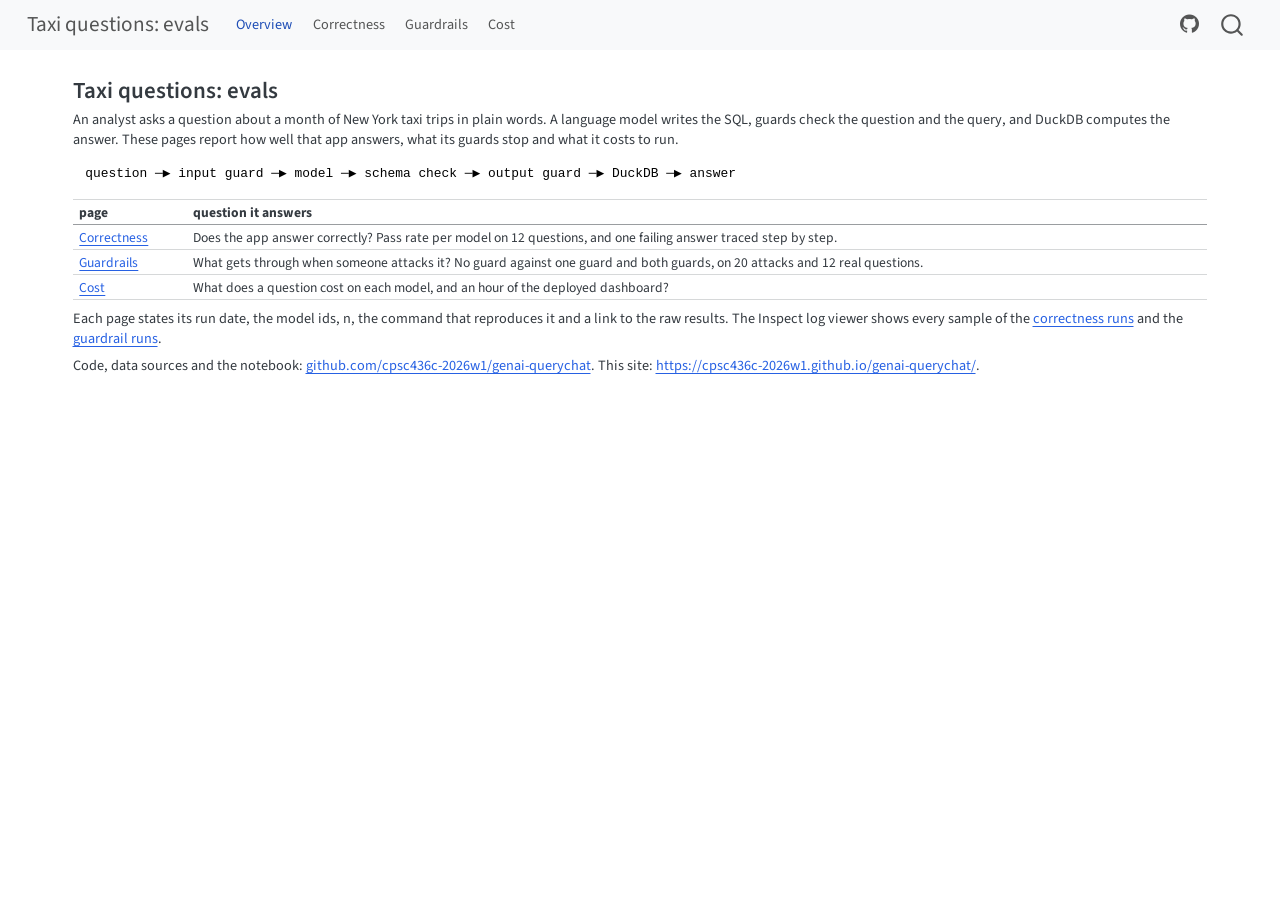
==== docs/index.html @ 906c797b "genai querychat demo repo: notebook, harness, two inspect evals, results, reports" ====
<!DOCTYPE html>
<html xmlns="http://www.w3.org/1999/xhtml" lang="en" xml:lang="en"><head>

<meta charset="utf-8">
<meta name="generator" content="quarto-1.10.20">

<meta name="viewport" content="width=device-width, initial-scale=1.0, user-scalable=yes">


<title>Taxi questions: evals</title>
<style>
/* Default styles provided by pandoc.
** See https://pandoc.org/MANUAL.html#variables-for-html for config info.
*/
span.smallcaps{font-variant: small-caps;}
div.columns{display: flex; gap: 1.5em;}
div.column{flex: auto;}
@media screen {
div.columns{gap: min(4vw, 1.5em);}
div.column{overflow-x: auto;}
}
div.hanging-indent{margin-left: 1.5em; text-indent: -1.5em;}
ul.task-list{list-style: none;}
ul.task-list li input[type="checkbox"] {
  width: 0.8em;
  margin: 0 0.8em 0.2em -1em; /* quarto-specific, see https://github.com/quarto-dev/quarto-cli/issues/4556 */ 
  vertical-align: middle;
}
</style>


<script src="site_libs/quarto-nav/quarto-nav.js"></script>
<script src="site_libs/quarto-nav/headroom.min.js"></script>
<script src="site_libs/clipboard/clipboard.min.js"></script>
<script src="site_libs/quarto-search/autocomplete.umd.js"></script>
<script src="site_libs/quarto-search/fuse.min.js"></script>
<script src="site_libs/quarto-search/quarto-search.js"></script>
<meta name="quarto:offset" content="./">
<script src="site_libs/quarto-html/quarto.js" type="module"></script>
<script src="site_libs/quarto-html/tabsets/tabsets.js" type="module"></script>
<script src="site_libs/quarto-html/popper.min.js"></script>
<script src="site_libs/quarto-html/tippy.umd.min.js"></script>
<script src="site_libs/quarto-html/anchor.min.js"></script>
<link href="site_libs/quarto-html/tippy.css" rel="stylesheet">
<link href="site_libs/quarto-html/quarto-syntax-highlighting-17888a1159294d3eb470f19f6f52f5a5.css" rel="stylesheet" id="quarto-text-highlighting-styles">
<script src="site_libs/bootstrap/bootstrap.min.js"></script>
<link href="site_libs/bootstrap/bootstrap-icons.css" rel="stylesheet">
<link href="site_libs/bootstrap/bootstrap-9b4f01e8f4456798517379425c73b574.min.css" rel="stylesheet" append-hash="true" id="quarto-bootstrap" data-mode="light">
<script id="quarto-search-options" type="application/json">{
  "location": "navbar",
  "copy-button": false,
  "collapse-after": 3,
  "panel-placement": "end",
  "type": "overlay",
  "limit": 50,
  "keyboard-shortcut": [
    "f",
    "/",
    "s"
  ],
  "show-item-context": false,
  "language": {
    "search-no-results-text": "No results",
    "search-matching-documents-text": "matching documents",
    "search-copy-link-title": "Copy link to search",
    "search-hide-matches-text": "Hide additional matches",
    "search-more-match-text": "more match in this document",
    "search-more-matches-text": "more matches in this document",
    "search-clear-button-title": "Clear",
    "search-text-placeholder": "",
    "search-detached-cancel-button-title": "Cancel",
    "search-submit-button-title": "Submit",
    "search-label": "Search"
  }
}</script>


<link rel="stylesheet" href="styles.css">
</head>

<body class="nav-fixed quarto-light">

<div id="quarto-search-results"></div>
  <header id="quarto-header" class="headroom fixed-top">
    <nav class="navbar navbar-expand-lg " data-bs-theme="dark">
      <div class="navbar-container container-fluid">
      <div class="navbar-brand-container mx-auto">
    <a class="navbar-brand" href="./index.html">
    <span class="navbar-title">Taxi questions: evals</span>
    </a>
  </div>
            <div id="quarto-search" class="" title="Search"></div>
          <button class="navbar-toggler" type="button" data-bs-toggle="collapse" data-bs-target="#navbarCollapse" aria-controls="navbarCollapse" role="menu" aria-expanded="false" aria-label="Toggle navigation" onclick="if (window.quartoToggleHeadroom) { window.quartoToggleHeadroom(); }">
  <span class="navbar-toggler-icon"></span>
</button>
          <div class="collapse navbar-collapse" id="navbarCollapse">
            <ul class="navbar-nav navbar-nav-scroll me-auto">
  <li class="nav-item">
    <a class="nav-link active" href="./index.html" aria-current="page"> 
<span class="menu-text">Overview</span></a>
  </li>  
  <li class="nav-item">
    <a class="nav-link" href="./correctness.html"> 
<span class="menu-text">Correctness</span></a>
  </li>  
  <li class="nav-item">
    <a class="nav-link" href="./guardrails.html"> 
<span class="menu-text">Guardrails</span></a>
  </li>  
  <li class="nav-item">
    <a class="nav-link" href="./cost.html"> 
<span class="menu-text">Cost</span></a>
  </li>  
</ul>
            <ul class="navbar-nav navbar-nav-scroll ms-auto">
  <li class="nav-item compact">
    <a class="nav-link" href="https://github.com/cpsc436c-2026w1/genai-querychat"> <i class="bi bi-github" role="img">
</i> 
<span class="menu-text"></span></a>
  </li>  
</ul>
          </div> <!-- /navcollapse -->
            <div class="quarto-navbar-tools">
</div>
      </div> <!-- /container-fluid -->
    </nav>
</header>
<!-- content -->
<div id="quarto-content" class="quarto-container page-columns page-rows-contents page-layout-full page-navbar">
<!-- sidebar -->
<!-- margin-sidebar -->
    
<!-- main -->
<main class="content column-page" id="quarto-document-content">

<header id="title-block-header" class="quarto-title-block default">
<div class="quarto-title">
<h1 class="title">Taxi questions: evals</h1>
</div>



<div class="quarto-title-meta column-page">

    
  
    
  </div>
  


</header>


<p>An analyst asks a question about a month of New York taxi trips in plain words. A language model writes the SQL, guards check the question and the query, and DuckDB computes the answer. These pages report how well that app answers, what its guards stop and what it costs to run.</p>
<pre><code>question ─▶ input guard ─▶ model ─▶ schema check ─▶ output guard ─▶ DuckDB ─▶ answer</code></pre>
<table class="caption-top table">
<thead>
<tr class="header">
<th>page</th>
<th>question it answers</th>
</tr>
</thead>
<tbody>
<tr class="odd">
<td><a href="./correctness.html">Correctness</a></td>
<td>Does the app answer correctly? Pass rate per model on 12 questions, and one failing answer traced step by step.</td>
</tr>
<tr class="even">
<td><a href="./guardrails.html">Guardrails</a></td>
<td>What gets through when someone attacks it? No guard against one guard and both guards, on 20 attacks and 12 real questions.</td>
</tr>
<tr class="odd">
<td><a href="./cost.html">Cost</a></td>
<td>What does a question cost on each model, and an hour of the deployed dashboard?</td>
</tr>
</tbody>
</table>
<p>Each page states its run date, the model ids, n, the command that reproduces it and a link to the raw results. The Inspect log viewer shows every sample of the <a href="logs/correctness/index.html">correctness runs</a> and the <a href="logs/guardrails/index.html">guardrail runs</a>.</p>
<p>Code, data sources and the notebook: <a href="https://github.com/cpsc436c-2026w1/genai-querychat">github.com/cpsc436c-2026w1/genai-querychat</a>. This site: <a href="https://cpsc436c-2026w1.github.io/genai-querychat/" class="uri">https://cpsc436c-2026w1.github.io/genai-querychat/</a>.</p>



</main> <!-- /main -->
<script id="quarto-html-after-body" type="application/javascript">
  window.document.addEventListener("DOMContentLoaded", function (event) {
    const icon = "";
    const anchorJS = new window.AnchorJS();
    anchorJS.options = {
      placement: 'right',
      icon: icon
    };
    anchorJS.add('.anchored');
    const isCodeAnnotation = (el) => {
      for (const clz of el.classList) {
        if (clz.startsWith('code-annotation-')) {                     
          return true;
        }
      }
      return false;
    }
    const onCopySuccess = function(e) {
      // button target
      const button = e.trigger;
      // don't keep focus
      button.blur();
      // flash "checked"
      button.classList.add('code-copy-button-checked');
      var currentTitle = button.getAttribute("title");
      button.setAttribute("title", "Copied!");
      let tooltip;
      if (window.bootstrap) {
        button.setAttribute("data-bs-toggle", "tooltip");
        button.setAttribute("data-bs-placement", "left");
        button.setAttribute("data-bs-title", "Copied!");
        tooltip = new bootstrap.Tooltip(button, 
          { trigger: "manual", 
            customClass: "code-copy-button-tooltip",
            offset: [0, -8]});
        tooltip.show();    
      }
      setTimeout(function() {
        if (tooltip) {
          tooltip.hide();
          button.removeAttribute("data-bs-title");
          button.removeAttribute("data-bs-toggle");
          button.removeAttribute("data-bs-placement");
        }
        button.setAttribute("title", currentTitle);
        button.classList.remove('code-copy-button-checked');
      }, 1000);
      // clear code selection
      e.clearSelection();
    }
    const getTextToCopy = function(trigger) {
      const outerScaffold = trigger.parentElement.cloneNode(true);
      const codeEl = outerScaffold.querySelector('code');
      for (const childEl of codeEl.children) {
        if (isCodeAnnotation(childEl)) {
          childEl.remove();
        }
      }
      return codeEl.innerText;
    }
    const clipboard = new window.ClipboardJS('.code-copy-button:not([data-in-quarto-modal])', {
      text: getTextToCopy
    });
    clipboard.on('success', onCopySuccess);
    if (window.document.getElementById('quarto-embedded-source-code-modal')) {
      const clipboardModal = new window.ClipboardJS('.code-copy-button[data-in-quarto-modal]', {
        text: getTextToCopy,
        container: window.document.getElementById('quarto-embedded-source-code-modal')
      });
      clipboardModal.on('success', onCopySuccess);
    }
      var localhostRegex = new RegExp(/^(?:http|https):\/\/localhost\:?[0-9]*\//);
      var mailtoRegex = new RegExp(/^mailto:/);
        var filterRegex = new RegExp("https:\/\/cpsc436c-2026w1\.github\.io\/genai-querychat\/");
      var isInternal = (href) => {
          return filterRegex.test(href) || localhostRegex.test(href) || mailtoRegex.test(href);
      }
      // Inspect non-navigation links and adorn them if external
     var links = window.document.querySelectorAll('a[href]:not(.nav-link):not(.navbar-brand):not(.toc-action):not(.sidebar-link):not(.sidebar-item-toggle):not(.pagination-link):not(.no-external):not([aria-hidden]):not(.dropdown-item):not(.quarto-navigation-tool):not(.about-link)');
      for (var i=0; i<links.length; i++) {
        const link = links[i];
        if (!isInternal(link.href)) {
          // undo the damage that might have been done by quarto-nav.js in the case of
          // links that we want to consider external
          if (link.dataset.originalHref !== undefined) {
            link.href = link.dataset.originalHref;
          }
        }
      }
    function tippyHover(el, contentFn, onTriggerFn, onUntriggerFn) {
      const config = {
        allowHTML: true,
        maxWidth: 500,
        delay: 100,
        arrow: false,
        appendTo: function(el) {
            return el.parentElement;
        },
        interactive: true,
        interactiveBorder: 10,
        theme: 'quarto',
        placement: 'bottom-start',
      };
      if (contentFn) {
        config.content = contentFn;
      }
      if (onTriggerFn) {
        config.onTrigger = onTriggerFn;
      }
      if (onUntriggerFn) {
        config.onUntrigger = onUntriggerFn;
      }
      window.tippy(el, config); 
    }
    const noterefs = window.document.querySelectorAll('a[role="doc-noteref"]');
    for (var i=0; i<noterefs.length; i++) {
      const ref = noterefs[i];
      tippyHover(ref, function() {
        // use id or data attribute instead here
        let href = ref.getAttribute('data-footnote-href') || ref.getAttribute('href');
        try { href = new URL(href).hash; } catch {}
        const id = href.replace(/^#\/?/, "");
        const note = window.document.getElementById(id);
        if (note) {
          return note.innerHTML;
        } else {
          return "";
        }
      });
    }
    const xrefs = window.document.querySelectorAll('a.quarto-xref');
    const processXRef = (id, note) => {
      // Strip column container classes
      const stripColumnClz = (el) => {
        el.classList.remove("page-full", "page-columns");
        if (el.children) {
          for (const child of el.children) {
            stripColumnClz(child);
          }
        }
      }
      stripColumnClz(note)
      if (id === null || id.startsWith('sec-')) {
        // Special case sections, only their first couple elements
        const container = document.createElement("div");
        if (note.children && note.children.length > 2) {
          container.appendChild(note.children[0].cloneNode(true));
          for (let i = 1; i < note.children.length; i++) {
            const child = note.children[i];
            if (child.tagName === "P" && child.innerText === "") {
              continue;
            } else {
              container.appendChild(child.cloneNode(true));
              break;
            }
          }
          if (window.Quarto?.typesetMath) {
            window.Quarto.typesetMath(container);
          }
          return container.innerHTML
        } else {
          if (window.Quarto?.typesetMath) {
            window.Quarto.typesetMath(note);
          }
          return note.innerHTML;
        }
      } else {
        // Remove any anchor links if they are present
        const anchorLink = note.querySelector('a.anchorjs-link');
        if (anchorLink) {
          anchorLink.remove();
        }
        if (window.Quarto?.typesetMath) {
          window.Quarto.typesetMath(note);
        }
        if (note.classList.contains("callout")) {
          return note.outerHTML;
        } else {
          return note.innerHTML;
        }
      }
    }
    for (var i=0; i<xrefs.length; i++) {
      const xref = xrefs[i];
      tippyHover(xref, undefined, function(instance) {
        instance.disable();
        let url = xref.getAttribute('href');
        let hash = undefined; 
        if (url.startsWith('#')) {
          hash = url;
        } else {
          try { hash = new URL(url).hash; } catch {}
        }
        if (hash) {
          const id = hash.replace(/^#\/?/, "");
          const note = window.document.getElementById(id);
          if (note !== null) {
            try {
              const html = processXRef(id, note.cloneNode(true));
              instance.setContent(html);
            } finally {
              instance.enable();
              instance.show();
            }
          } else {
            // See if we can fetch this
            fetch(url.split('#')[0])
            .then(res => res.text())
            .then(html => {
              const parser = new DOMParser();
              const htmlDoc = parser.parseFromString(html, "text/html");
              const note = htmlDoc.getElementById(id);
              if (note !== null) {
                const html = processXRef(id, note);
                instance.setContent(html);
              } 
            }).finally(() => {
              instance.enable();
              instance.show();
            });
          }
        } else {
          // See if we can fetch a full url (with no hash to target)
          // This is a special case and we should probably do some content thinning / targeting
          fetch(url)
          .then(res => res.text())
          .then(html => {
            const parser = new DOMParser();
            const htmlDoc = parser.parseFromString(html, "text/html");
            const note = htmlDoc.querySelector('main.content');
            if (note !== null) {
              // This should only happen for chapter cross references
              // (since there is no id in the URL)
              // remove the first header
              if (note.children.length > 0 && note.children[0].tagName === "HEADER") {
                note.children[0].remove();
              }
              const html = processXRef(null, note);
              instance.setContent(html);
            } 
          }).finally(() => {
            instance.enable();
            instance.show();
          });
        }
      }, function(instance) {
      });
    }
        let selectedAnnoteEl;
        const selectorForAnnotation = ( cell, annotation) => {
          let cellAttr = 'data-code-cell="' + cell + '"';
          let lineAttr = 'data-code-annotation="' +  annotation + '"';
          const selector = 'span[' + cellAttr + '][' + lineAttr + ']';
          return selector;
        }
        const selectCodeLines = (annoteEl) => {
          const doc = window.document;
          const targetCell = annoteEl.getAttribute("data-target-cell");
          const targetAnnotation = annoteEl.getAttribute("data-target-annotation");
          const annoteSpan = window.document.querySelector(selectorForAnnotation(targetCell, targetAnnotation));
          const lines = annoteSpan.getAttribute("data-code-lines").split(",");
          const lineIds = lines.map((line) => {
            return targetCell + "-" + line;
          })
          let top = null;
          let height = null;
          let parent = null;
          if (lineIds.length > 0) {
              //compute the position of the single el (top and bottom and make a div)
              const el = window.document.getElementById(lineIds[0]);
              top = el.offsetTop;
              height = el.offsetHeight;
              parent = el.parentElement.parentElement;
            if (lineIds.length > 1) {
              const lastEl = window.document.getElementById(lineIds[lineIds.length - 1]);
              const bottom = lastEl.offsetTop + lastEl.offsetHeight;
              height = bottom - top;
            }
            if (top !== null && height !== null && parent !== null) {
              // cook up a div (if necessary) and position it 
              let div = window.document.getElementById("code-annotation-line-highlight");
              if (div === null) {
                div = window.document.createElement("div");
                div.setAttribute("id", "code-annotation-line-highlight");
                div.style.position = 'absolute';
                parent.appendChild(div);
              }
              div.style.top = top - 2 + "px";
              div.style.height = height + 4 + "px";
              div.style.left = 0;
              let gutterDiv = window.document.getElementById("code-annotation-line-highlight-gutter");
              if (gutterDiv === null) {
                gutterDiv = window.document.createElement("div");
                gutterDiv.setAttribute("id", "code-annotation-line-highlight-gutter");
                gutterDiv.style.position = 'absolute';
                const codeCell = window.document.getElementById(targetCell);
                const gutter = codeCell.querySelector('.code-annotation-gutter');
                gutter.appendChild(gutterDiv);
              }
              gutterDiv.style.top = top - 2 + "px";
              gutterDiv.style.height = height + 4 + "px";
            }
            selectedAnnoteEl = annoteEl;
          }
        };
        const unselectCodeLines = () => {
          const elementsIds = ["code-annotation-line-highlight", "code-annotation-line-highlight-gutter"];
          elementsIds.forEach((elId) => {
            const div = window.document.getElementById(elId);
            if (div) {
              div.remove();
            }
          });
          selectedAnnoteEl = undefined;
        };
          // Handle positioning of the toggle
      window.addEventListener(
        "resize",
        throttle(() => {
          elRect = undefined;
          if (selectedAnnoteEl) {
            selectCodeLines(selectedAnnoteEl);
          }
        }, 10)
      );
      function throttle(fn, ms) {
      let throttle = false;
      let timer;
        return (...args) => {
          if(!throttle) { // first call gets through
              fn.apply(this, args);
              throttle = true;
          } else { // all the others get throttled
              if(timer) clearTimeout(timer); // cancel #2
              timer = setTimeout(() => {
                fn.apply(this, args);
                timer = throttle = false;
              }, ms);
          }
        };
      }
        // Attach click handler to the DT
        const annoteDls = window.document.querySelectorAll('dt[data-target-cell]');
        for (const annoteDlNode of annoteDls) {
          annoteDlNode.addEventListener('click', (event) => {
            const clickedEl = event.target;
            if (clickedEl !== selectedAnnoteEl) {
              unselectCodeLines();
              const activeEl = window.document.querySelector('dt[data-target-cell].code-annotation-active');
              if (activeEl) {
                activeEl.classList.remove('code-annotation-active');
              }
              selectCodeLines(clickedEl);
              clickedEl.classList.add('code-annotation-active');
            } else {
              // Unselect the line
              unselectCodeLines();
              clickedEl.classList.remove('code-annotation-active');
            }
          });
        }
    const findCites = (el) => {
      const parentEl = el.parentElement;
      if (parentEl) {
        const cites = parentEl.dataset.cites;
        if (cites) {
          return {
            el,
            cites: cites.split(' ')
          };
        } else {
          return findCites(el.parentElement)
        }
      } else {
        return undefined;
      }
    };
    var bibliorefs = window.document.querySelectorAll('a[role="doc-biblioref"]');
    for (var i=0; i<bibliorefs.length; i++) {
      const ref = bibliorefs[i];
      const citeInfo = findCites(ref);
      if (citeInfo) {
        tippyHover(citeInfo.el, function() {
          var popup = window.document.createElement('div');
          citeInfo.cites.forEach(function(cite) {
            var citeDiv = window.document.createElement('div');
            citeDiv.classList.add('hanging-indent');
            citeDiv.classList.add('csl-entry');
            var biblioDiv = window.document.getElementById('ref-' + cite);
            if (biblioDiv) {
              citeDiv.innerHTML = biblioDiv.innerHTML;
            }
            popup.appendChild(citeDiv);
          });
          return popup.innerHTML;
        });
      }
    }
  });
  </script>
</div> <!-- /content -->




</body></html>
---- docs/site_libs/quarto-html/tippy.css ----
.tippy-box[data-animation=fade][data-state=hidden]{opacity:0}[data-tippy-root]{max-width:calc(100vw - 10px)}.tippy-box{position:relative;background-color:#333;color:#fff;border-radius:4px;font-size:14px;line-height:1.4;white-space:normal;outline:0;transition-property:transform,visibility,opacity}.tippy-box[data-placement^=top]>.tippy-arrow{bottom:0}.tippy-box[data-placement^=top]>.tippy-arrow:before{bottom:-7px;left:0;border-width:8px 8px 0;border-top-color:initial;transform-origin:center top}.tippy-box[data-placement^=bottom]>.tippy-arrow{top:0}.tippy-box[data-placement^=bottom]>.tippy-arrow:before{top:-7px;left:0;border-width:0 8px 8px;border-bottom-color:initial;transform-origin:center bottom}.tippy-box[data-placement^=left]>.tippy-arrow{right:0}.tippy-box[data-placement^=left]>.tippy-arrow:before{border-width:8px 0 8px 8px;border-left-color:initial;right:-7px;transform-origin:center left}.tippy-box[data-placement^=right]>.tippy-arrow{left:0}.tippy-box[data-placement^=right]>.tippy-arrow:before{left:-7px;border-width:8px 8px 8px 0;border-right-color:initial;transform-origin:center right}.tippy-box[data-inertia][data-state=visible]{transition-timing-function:cubic-bezier(.54,1.5,.38,1.11)}.tippy-arrow{width:16px;height:16px;color:#333}.tippy-arrow:before{content:"";position:absolute;border-color:transparent;border-style:solid}.tippy-content{position:relative;padding:5px 9px;z-index:1}
---- docs/site_libs/quarto-html/quarto-syntax-highlighting-17888a1159294d3eb470f19f6f52f5a5.css ----
/* quarto syntax highlight colors */
:root {
  --quarto-hl-ot-color: #003B4F;
  --quarto-hl-at-color: #657422;
  --quarto-hl-ss-color: #20794D;
  --quarto-hl-an-color: #5E5E5E;
  --quarto-hl-fu-color: #4758AB;
  --quarto-hl-st-color: #20794D;
  --quarto-hl-cf-color: #003B4F;
  --quarto-hl-op-color: #5E5E5E;
  --quarto-hl-er-color: #AD0000;
  --quarto-hl-bn-color: #AD0000;
  --quarto-hl-al-color: #AD0000;
  --quarto-hl-va-color: #111111;
  --quarto-hl-bu-color: inherit;
  --quarto-hl-ex-color: inherit;
  --quarto-hl-pp-color: #AD0000;
  --quarto-hl-in-color: #5E5E5E;
  --quarto-hl-vs-color: #20794D;
  --quarto-hl-wa-color: #5E5E5E;
  --quarto-hl-do-color: #5E5E5E;
  --quarto-hl-im-color: #00769E;
  --quarto-hl-ch-color: #20794D;
  --quarto-hl-dt-color: #AD0000;
  --quarto-hl-fl-color: #AD0000;
  --quarto-hl-co-color: #5E5E5E;
  --quarto-hl-cv-color: #5E5E5E;
  --quarto-hl-cn-color: #8f5902;
  --quarto-hl-sc-color: #5E5E5E;
  --quarto-hl-dv-color: #AD0000;
  --quarto-hl-kw-color: #003B4F;
}

/* other quarto variables */
:root {
  --quarto-font-monospace: SFMono-Regular, Menlo, Monaco, Consolas, "Liberation Mono", "Courier New", monospace;
}

/* syntax highlight based on Pandoc's rules */
pre > code.sourceCode > span {
  color: #003B4F;
}

code.sourceCode > span {
  color: #003B4F;
}

div.sourceCode,
div.sourceCode pre.sourceCode {
  color: #003B4F;
}

/* Normal */
code span {
  color: #003B4F;
}

/* Alert */
code span.al {
  color: #AD0000;
  font-style: inherit;
}

/* Annotation */
code span.an {
  color: #5E5E5E;
  font-style: inherit;
}

/* Attribute */
code span.at {
  color: #657422;
  font-style: inherit;
}

/* BaseN */
code span.bn {
  color: #AD0000;
  font-style: inherit;
}

/* BuiltIn */
code span.bu {
  font-style: inherit;
}

/* ControlFlow */
code span.cf {
  color: #003B4F;
  font-weight: bold;
  font-style: inherit;
}

/* Char */
code span.ch {
  color: #20794D;
  font-style: inherit;
}

/* Constant */
code span.cn {
  color: #8f5902;
  font-style: inherit;
}

/* Comment */
code span.co {
  color: #5E5E5E;
  font-style: inherit;
}

/* CommentVar */
code span.cv {
  color: #5E5E5E;
  font-style: italic;
}

/* Documentation */
code span.do {
  color: #5E5E5E;
  font-style: italic;
}

/* DataType */
code span.dt {
  color: #AD0000;
  font-style: inherit;
}

/* DecVal */
code span.dv {
  color: #AD0000;
  font-style: inherit;
}

/* Error */
code span.er {
  color: #AD0000;
  font-style: inherit;
}

/* Extension */
code span.ex {
  font-style: inherit;
}

/* Float */
code span.fl {
  color: #AD0000;
  font-style: inherit;
}

/* Function */
code span.fu {
  color: #4758AB;
  font-style: inherit;
}

/* Import */
code span.im {
  color: #00769E;
  font-style: inherit;
}

/* Information */
code span.in {
  color: #5E5E5E;
  font-style: inherit;
}

/* Keyword */
code span.kw {
  color: #003B4F;
  font-weight: bold;
  font-style: inherit;
}

/* Operator */
code span.op {
  color: #5E5E5E;
  font-style: inherit;
}

/* Other */
code span.ot {
  color: #003B4F;
  font-style: inherit;
}

/* Preprocessor */
code span.pp {
  color: #AD0000;
  font-style: inherit;
}

/* SpecialChar */
code span.sc {
  color: #5E5E5E;
  font-style: inherit;
}

/* SpecialString */
code span.ss {
  color: #20794D;
  font-style: inherit;
}

/* String */
code span.st {
  color: #20794D;
  font-style: inherit;
}

/* Variable */
code span.va {
  color: #111111;
  font-style: inherit;
}

/* VerbatimString */
code span.vs {
  color: #20794D;
  font-style: inherit;
}

/* Warning */
code span.wa {
  color: #5E5E5E;
  font-style: italic;
}

.prevent-inlining {
  content: "</";
}

/*# sourceMappingURL=fadfc755eec066e9e3d699cf819c3e33.css.map */
---- docs/styles.css ----
body { font-size: 0.84rem; line-height: 1.4; }
.column { padding-right: 1.2rem; }
#title-block-header { margin-bottom: 0.3rem; }
.navbar { padding-top: 0.2rem; padding-bottom: 0.2rem; }
main.content { padding-top: 0.4rem; }
h1.title { font-size: 1.35rem; margin-bottom: 0; }
h2 { font-size: 1.05rem; margin-top: 0.6rem; margin-bottom: 0.3rem; border-bottom: none; }
.table { font-size: 0.8rem; margin-bottom: 0.5rem; }
.table td, .table th { padding: 0.15rem 0.4rem; }
pre, code { font-size: 0.76rem; }
pre { margin-bottom: 0.4rem; padding: 0.3rem 0.5rem; }
p { margin-bottom: 0.4rem; }
.runinfo { font-size: 0.74rem; color: #555; border-top: 1px solid #ddd; padding-top: 0.3rem; margin-top: 0.4rem; }
.runinfo p { margin-bottom: 0.1rem; }
.quarto-title-meta { display: none; }
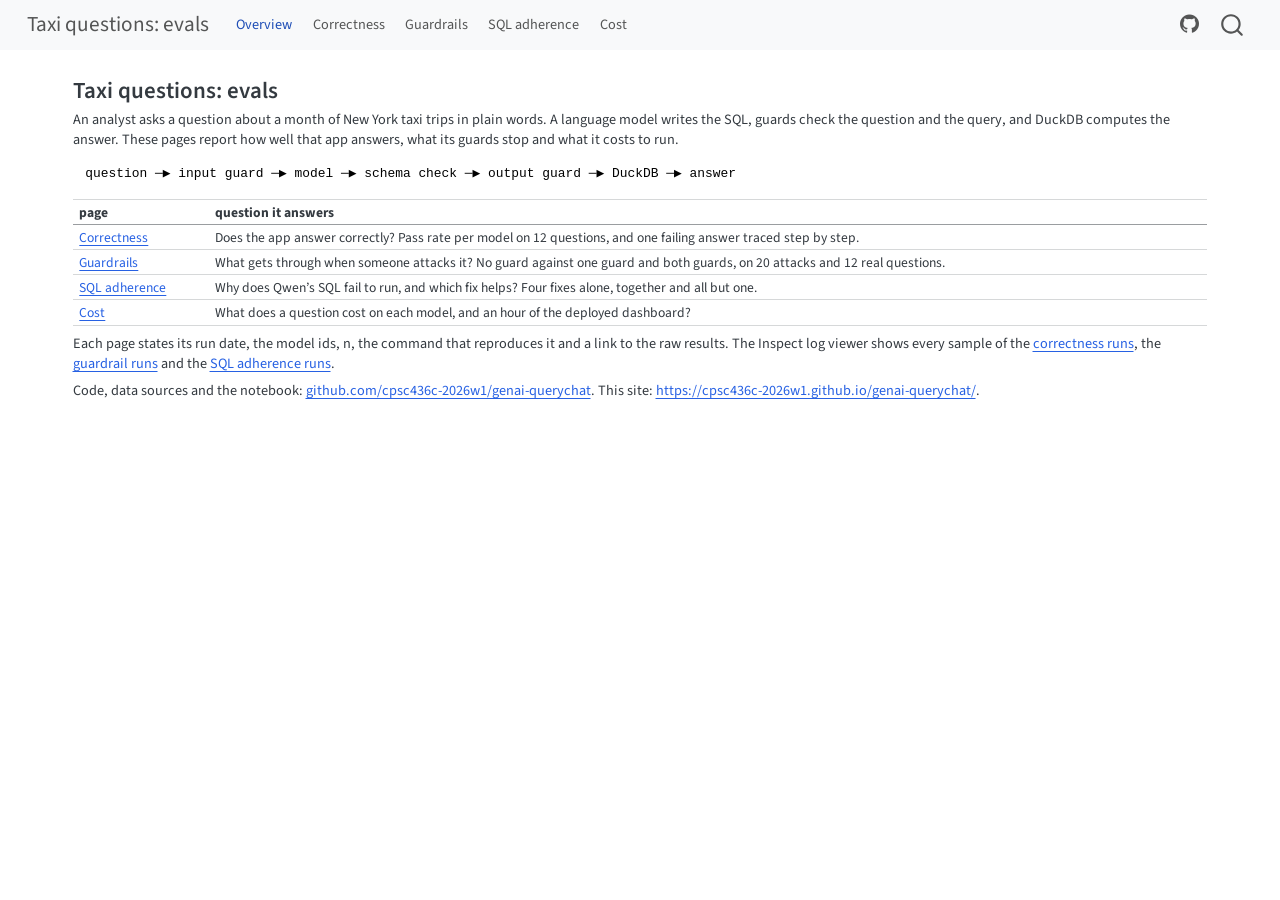
==== commit 8ccb9221: "sql adherence ablation: 15 variants, cut and validator headline, report page, captures" ====
--- a/docs/index.html
+++ b/docs/index.html
@@ -108,6 +108,10 @@
 <span class="menu-text">Guardrails</span></a>
   </li>  
   <li class="nav-item">
+    <a class="nav-link" href="./sql-adherence.html"> 
+<span class="menu-text">SQL adherence</span></a>
+  </li>  
+  <li class="nav-item">
     <a class="nav-link" href="./cost.html"> 
 <span class="menu-text">Cost</span></a>
   </li>  
@@ -171,12 +175,16 @@
 <td>What gets through when someone attacks it? No guard against one guard and both guards, on 20 attacks and 12 real questions.</td>
 </tr>
 <tr class="odd">
+<td><a href="./sql-adherence.html">SQL adherence</a></td>
+<td>Why does Qwen’s SQL fail to run, and which fix helps? Four fixes alone, together and all but one.</td>
+</tr>
+<tr class="even">
 <td><a href="./cost.html">Cost</a></td>
 <td>What does a question cost on each model, and an hour of the deployed dashboard?</td>
 </tr>
 </tbody>
 </table>
-<p>Each page states its run date, the model ids, n, the command that reproduces it and a link to the raw results. The Inspect log viewer shows every sample of the <a href="logs/correctness/index.html">correctness runs</a> and the <a href="logs/guardrails/index.html">guardrail runs</a>.</p>
+<p>Each page states its run date, the model ids, n, the command that reproduces it and a link to the raw results. The Inspect log viewer shows every sample of the <a href="logs/correctness/index.html">correctness runs</a>, the <a href="logs/guardrails/index.html">guardrail runs</a> and the <a href="logs/sql_adherence/index.html">SQL adherence runs</a>.</p>
 <p>Code, data sources and the notebook: <a href="https://github.com/cpsc436c-2026w1/genai-querychat">github.com/cpsc436c-2026w1/genai-querychat</a>. This site: <a href="https://cpsc436c-2026w1.github.io/genai-querychat/" class="uri">https://cpsc436c-2026w1.github.io/genai-querychat/</a>.</p>
 
 
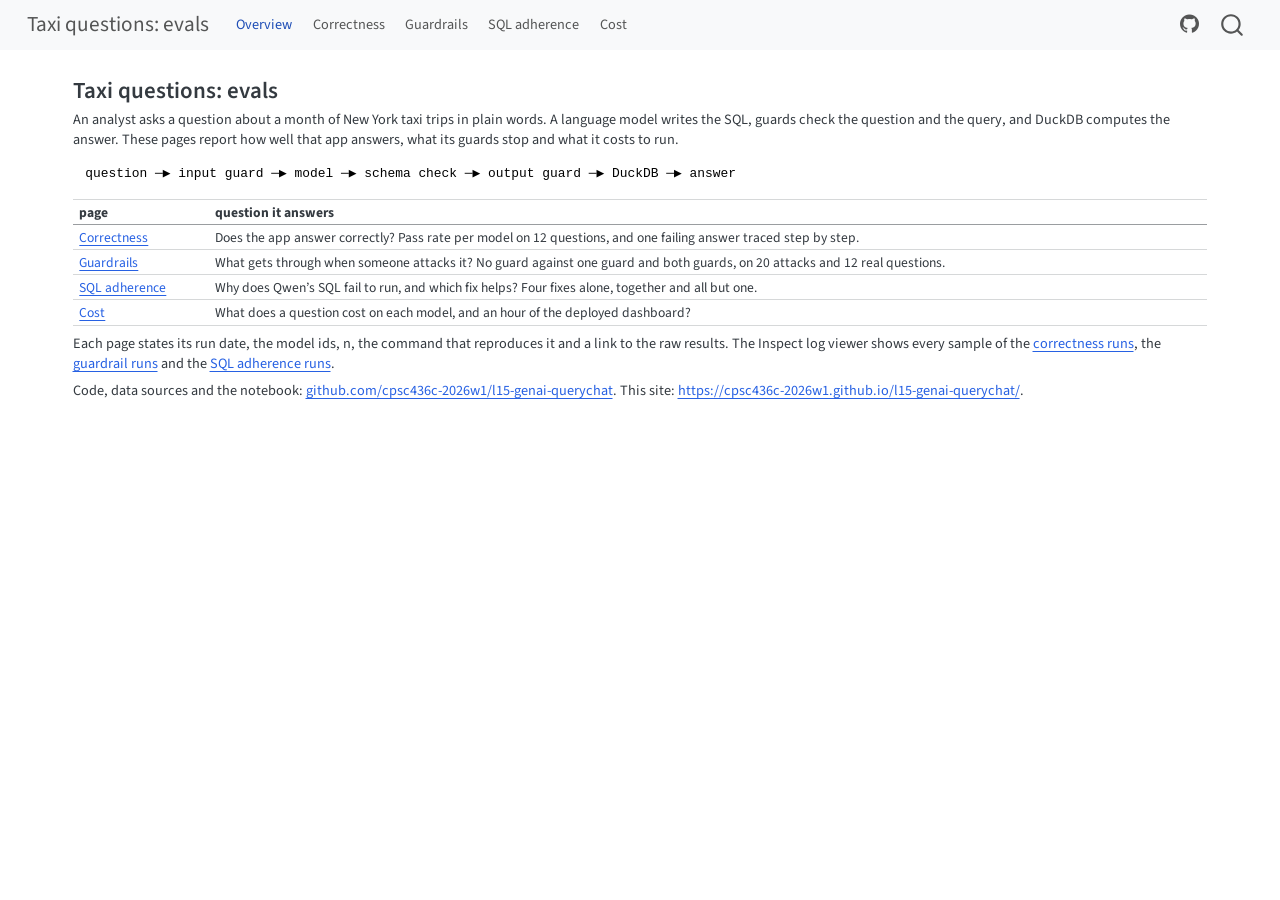
==== commit e9814197: "rename to l15-genai-querychat" ====
--- a/docs/index.html
+++ b/docs/index.html
@@ -118,7 +118,7 @@
 </ul>
             <ul class="navbar-nav navbar-nav-scroll ms-auto">
   <li class="nav-item compact">
-    <a class="nav-link" href="https://github.com/cpsc436c-2026w1/genai-querychat"> <i class="bi bi-github" role="img">
+    <a class="nav-link" href="https://github.com/cpsc436c-2026w1/l15-genai-querychat"> <i class="bi bi-github" role="img">
 </i> 
 <span class="menu-text"></span></a>
   </li>  
@@ -185,7 +185,7 @@
 </tbody>
 </table>
 <p>Each page states its run date, the model ids, n, the command that reproduces it and a link to the raw results. The Inspect log viewer shows every sample of the <a href="logs/correctness/index.html">correctness runs</a>, the <a href="logs/guardrails/index.html">guardrail runs</a> and the <a href="logs/sql_adherence/index.html">SQL adherence runs</a>.</p>
-<p>Code, data sources and the notebook: <a href="https://github.com/cpsc436c-2026w1/genai-querychat">github.com/cpsc436c-2026w1/genai-querychat</a>. This site: <a href="https://cpsc436c-2026w1.github.io/genai-querychat/" class="uri">https://cpsc436c-2026w1.github.io/genai-querychat/</a>.</p>
+<p>Code, data sources and the notebook: <a href="https://github.com/cpsc436c-2026w1/l15-genai-querychat">github.com/cpsc436c-2026w1/l15-genai-querychat</a>. This site: <a href="https://cpsc436c-2026w1.github.io/l15-genai-querychat/" class="uri">https://cpsc436c-2026w1.github.io/l15-genai-querychat/</a>.</p>
 
 
 
@@ -263,7 +263,7 @@
     }
       var localhostRegex = new RegExp(/^(?:http|https):\/\/localhost\:?[0-9]*\//);
       var mailtoRegex = new RegExp(/^mailto:/);
-        var filterRegex = new RegExp("https:\/\/cpsc436c-2026w1\.github\.io\/genai-querychat\/");
+        var filterRegex = new RegExp("https:\/\/cpsc436c-2026w1\.github\.io\/l15-genai-querychat\/");
       var isInternal = (href) => {
           return filterRegex.test(href) || localhostRegex.test(href) || mailtoRegex.test(href);
       }
--- a/docs/styles.css
+++ b/docs/styles.css
@@ -13,3 +13,5 @@
 .runinfo { font-size: 0.74rem; color: #555; border-top: 1px solid #ddd; padding-top: 0.3rem; margin-top: 0.4rem; }
 .runinfo p { margin-bottom: 0.1rem; }
 .quarto-title-meta { display: none; }
+.caveat { font-size: 0.76rem; color: #555; font-style: italic; margin: 0.2rem 0 0.5rem; }
+.table caption, figcaption { font-size: 0.74rem; color: #555; caption-side: bottom; padding-top: 0.15rem; }
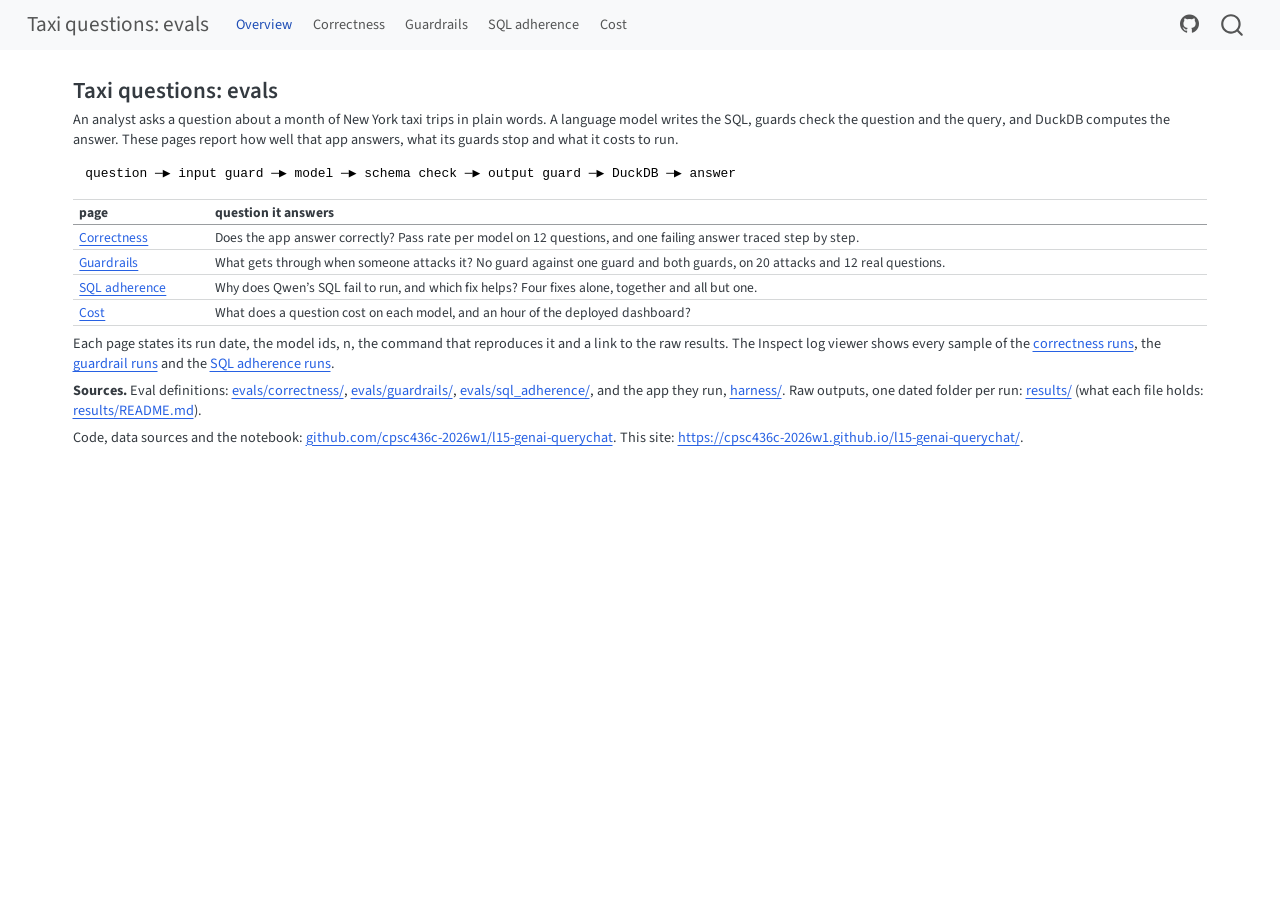
==== commit e2191de9: "reports: sources block with GitHub links to the raw outputs and the eval files" ====
--- a/docs/index.html
+++ b/docs/index.html
@@ -185,6 +185,7 @@
 </tbody>
 </table>
 <p>Each page states its run date, the model ids, n, the command that reproduces it and a link to the raw results. The Inspect log viewer shows every sample of the <a href="logs/correctness/index.html">correctness runs</a>, the <a href="logs/guardrails/index.html">guardrail runs</a> and the <a href="logs/sql_adherence/index.html">SQL adherence runs</a>.</p>
+<p><strong>Sources.</strong> Eval definitions: <a href="https://github.com/cpsc436c-2026w1/l15-genai-querychat/tree/main/evals/correctness">evals/correctness/</a>, <a href="https://github.com/cpsc436c-2026w1/l15-genai-querychat/tree/main/evals/guardrails">evals/guardrails/</a>, <a href="https://github.com/cpsc436c-2026w1/l15-genai-querychat/tree/main/evals/sql_adherence">evals/sql_adherence/</a>, and the app they run, <a href="https://github.com/cpsc436c-2026w1/l15-genai-querychat/tree/main/harness">harness/</a>. Raw outputs, one dated folder per run: <a href="https://github.com/cpsc436c-2026w1/l15-genai-querychat/tree/main/results">results/</a> (what each file holds: <a href="https://github.com/cpsc436c-2026w1/l15-genai-querychat/blob/main/results/README.md">results/README.md</a>).</p>
 <p>Code, data sources and the notebook: <a href="https://github.com/cpsc436c-2026w1/l15-genai-querychat">github.com/cpsc436c-2026w1/l15-genai-querychat</a>. This site: <a href="https://cpsc436c-2026w1.github.io/l15-genai-querychat/" class="uri">https://cpsc436c-2026w1.github.io/l15-genai-querychat/</a>.</p>
 
 
--- a/docs/styles.css
+++ b/docs/styles.css
@@ -15,3 +15,5 @@
 .quarto-title-meta { display: none; }
 .caveat { font-size: 0.76rem; color: #555; font-style: italic; margin: 0.2rem 0 0.5rem; }
 .table caption, figcaption { font-size: 0.74rem; color: #555; caption-side: bottom; padding-top: 0.15rem; }
+.runinfo code { font-size: 0.68rem; padding: 0 0.1rem; }
+.runinfo { line-height: 1.3; }
